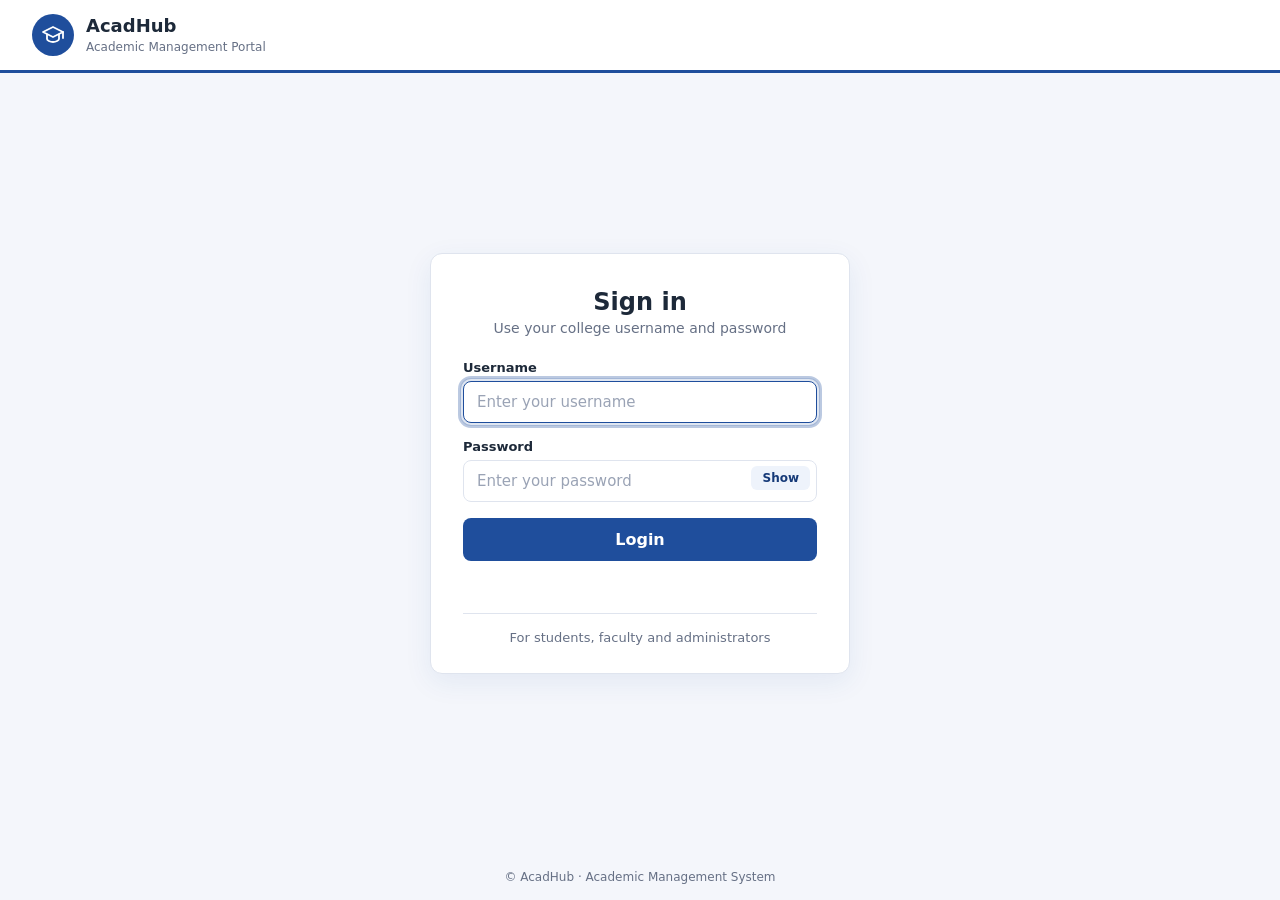
==== target/classes/static/index.html @ b42db28a "AcadHub: add admin and faculty add-data features" ====
<!DOCTYPE html>
<html lang="en">
<head>
  <meta charset="UTF-8">
  <meta name="viewport" content="width=device-width, initial-scale=1">
  <meta name="color-scheme" content="light">
  <title>AcadHub - College Portal Login</title>
  <style>
    :root {
      color-scheme: light;
      --text: #1d2939; --muted: #667085; --border: #dfe4ee;
      --primary: #1f4e9c; --primary-dark: #163a78; --soft: #eef3fb; --bad: #c62828;
    }
    * { box-sizing: border-box; }
    body {
      margin: 0; min-height: 100vh;
      display: flex; flex-direction: column;
      font-family: "Segoe UI", system-ui, -apple-system, sans-serif;
      color: var(--text);
      background: #f4f6fb;
    }
    :focus-visible { outline: 3px solid rgba(31, 78, 156, .3); outline-offset: 2px; }

    /* top strip */
    .topbar {
      display: flex; align-items: center; gap: 12px;
      padding: 14px 32px;
      background: #fff;
      border-bottom: 3px solid var(--primary);
    }
    .crest {
      width: 42px; height: 42px; border-radius: 50%;
      display: grid; place-items: center;
      background: var(--primary);
    }
    .topbar b { display: block; font-size: 18px; line-height: 1.2; }
    .topbar span { font-size: 12px; color: var(--muted); }

    /* centre */
    .page { flex: 1; display: grid; place-items: center; padding: 28px 16px; }
    .card {
      width: 100%; max-width: 420px;
      padding: 34px 32px 28px;
      background: #fff;
      border: 1px solid var(--border);
      border-radius: 12px;
      box-shadow: 0 8px 28px rgba(31, 78, 156, .08);
    }
    .card h1 { margin: 0 0 4px; font-size: 24px; text-align: center; }
    .card .sub { margin: 0 0 24px; text-align: center; color: var(--muted); font-size: 14px; }

    label { display: block; margin-bottom: 6px; font-size: 13px; font-weight: 600; }
    input {
      width: 100%; padding: 11px 13px; margin-bottom: 16px;
      font: inherit; font-size: 15px;
      color: var(--text); background: #fff;
      border: 1px solid var(--border); border-radius: 8px;
      outline: none; transition: border-color .15s, box-shadow .15s;
    }
    input::placeholder { color: #9aa3b5; }
    input:focus { border-color: var(--primary); box-shadow: 0 0 0 3px rgba(31, 78, 156, .14); }

    .pw-wrap { position: relative; }
    .pw-wrap input { padding-right: 70px; }
    .pw-toggle {
      position: absolute; right: 7px; top: 6px;
      padding: 5px 11px; font: inherit; font-size: 12px; font-weight: 600;
      background: var(--soft); color: var(--primary-dark);
      border: 0; border-radius: 6px; cursor: pointer;
    }

    .btn-login {
      width: 100%; padding: 12px;
      font: inherit; font-size: 16px; font-weight: 600;
      background: var(--primary); color: #fff;
      border: 0; border-radius: 8px; cursor: pointer;
      transition: background .15s;
    }
    .btn-login:hover { background: var(--primary-dark); }
    .btn-login:disabled { opacity: .65; cursor: wait; }
    #error { min-height: 22px; margin: 12px 0 0; text-align: center; font-size: 14px; font-weight: 500; color: var(--bad); }

    .roles { margin-top: 18px; padding-top: 16px; border-top: 1px solid var(--border); text-align: center; font-size: 13px; color: var(--muted); }

    footer { padding: 16px; text-align: center; font-size: 12px; color: var(--muted); }

    @media (max-width: 480px) {
      .topbar { padding: 12px 16px; }
      .card { padding: 26px 20px 22px; }
    }
  </style>
</head>
<body>
  <div class="topbar">
    <div class="crest" aria-hidden="true">
      <svg width="24" height="24" viewBox="0 0 24 24" fill="none" stroke="#fff" stroke-width="1.8" stroke-linecap="round" stroke-linejoin="round">
        <path d="M2 9l10-5 10 5-10 5-10-5z"/><path d="M6 11.5V16c0 1.5 3 3 6 3s6-1.5 6-3v-4.5"/><path d="M22 9v6"/>
      </svg>
    </div>
    <div><b>AcadHub</b><span>Academic Management Portal</span></div>
  </div>

  <div class="page">
    <form class="card" onsubmit="login(event)">
      <h1>Sign in</h1>
      <p class="sub">Use your college username and password</p>

      <label for="username">Username</label>
      <input id="username" placeholder="Enter your username" autocomplete="username" autofocus>

      <label for="password">Password</label>
      <div class="pw-wrap">
        <input id="password" type="password" placeholder="Enter your password" autocomplete="current-password">
        <button type="button" class="pw-toggle" onclick="togglePw(this)">Show</button>
      </div>

      <button type="submit" class="btn-login" id="loginBtn">Login</button>
      <div id="error"></div>

      <div class="roles">For students, faculty and administrators</div>
    </form>
  </div>

  <footer>&copy; AcadHub &middot; Academic Management System</footer>

  <script>
    function togglePw(btn) {
      const p = document.getElementById('password');
      const show = p.type === 'password';
      p.type = show ? 'text' : 'password';
      btn.textContent = show ? 'Hide' : 'Show';
    }

    async function login(e) {
      e.preventDefault();
      const btn = document.getElementById('loginBtn');
      const err = document.getElementById('error');
      err.textContent = '';
      btn.disabled = true;
      btn.textContent = 'Signing in...';
      let ok = false;
      try {
        const res = await fetch('/api/login', {
          method: 'POST',
          headers: { 'Content-Type': 'application/json' },
          body: JSON.stringify({
            username: document.getElementById('username').value,
            password: document.getElementById('password').value
          })
        });
        let data = {};
        try { data = await res.json(); } catch (x) {}
        if (!res.ok) { err.textContent = data.error || 'Login failed. Check your details.'; return; }
        ok = true;
        const pages = { Admin: 'admin.html', Faculty: 'faculty.html', Student: 'student.html' };
        window.location.href = pages[data.role] || 'index.html';
      } catch (x) {
        err.textContent = 'Cannot reach the server. Is the app running?';
      } finally {
        if (!ok) { btn.disabled = false; btn.textContent = 'Login'; }
      }
    }
  </script>
</body>
</html>
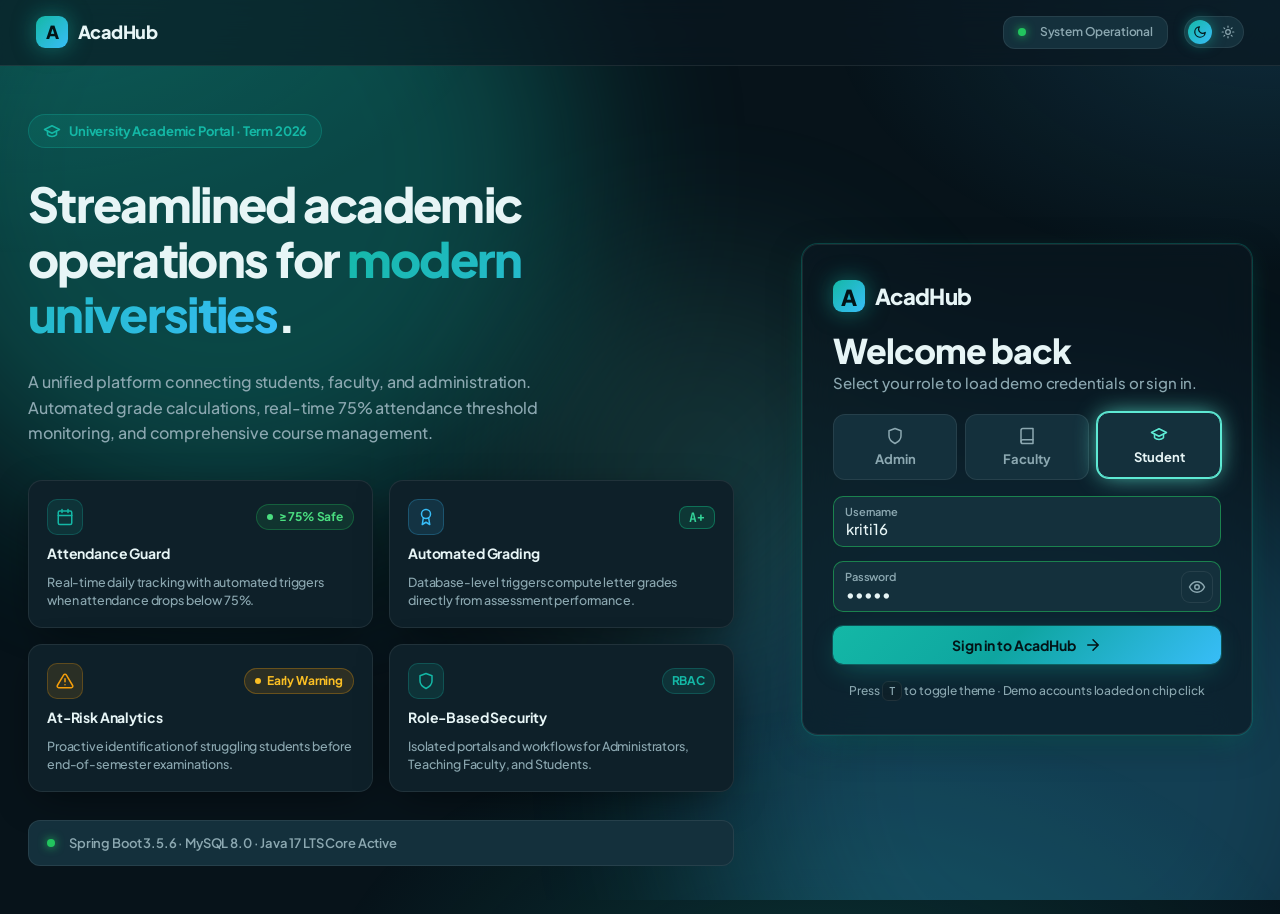
==== commit 43632b47: "feat: complete AcadHub Ocean Teal UI modernization and database setup - Implement modern Ocean Teal " ====
--- a/target/classes/static/index.html
+++ b/target/classes/static/index.html
@@ -1,165 +1,133 @@
 <!DOCTYPE html>
-<html lang="en">
+<html lang="en" data-theme="dark">
 <head>
-  <meta charset="UTF-8">
-  <meta name="viewport" content="width=device-width, initial-scale=1">
-  <meta name="color-scheme" content="light">
-  <title>AcadHub - College Portal Login</title>
-  <style>
-    :root {
-      color-scheme: light;
-      --text: #1d2939; --muted: #667085; --border: #dfe4ee;
-      --primary: #1f4e9c; --primary-dark: #163a78; --soft: #eef3fb; --bad: #c62828;
-    }
-    * { box-sizing: border-box; }
-    body {
-      margin: 0; min-height: 100vh;
-      display: flex; flex-direction: column;
-      font-family: "Segoe UI", system-ui, -apple-system, sans-serif;
-      color: var(--text);
-      background: #f4f6fb;
-    }
-    :focus-visible { outline: 3px solid rgba(31, 78, 156, .3); outline-offset: 2px; }
+<meta charset="UTF-8">
+<meta name="viewport" content="width=device-width, initial-scale=1">
+<title>AcadHub · University Academic Management Portal</title>
+<link rel="preconnect" href="https://fonts.googleapis.com"><link rel="preconnect" href="https://fonts.gstatic.com" crossorigin>
+<link href="https://fonts.googleapis.com/css2?family=JetBrains+Mono:wght@500;600&family=Plus+Jakarta+Sans:wght@400;500;600;700;800&display=swap" rel="stylesheet">
+<link rel="stylesheet" href="style.css">
+<script>try{document.documentElement.dataset.theme=localStorage.getItem('acadhub-theme')||'dark'}catch(e){}</script>
+</head>
+<body data-page="login" class="auth-page">
+<div class="aurora" aria-hidden="true"><i></i><i></i><i></i></div>
 
-    /* top strip */
-    .topbar {
-      display: flex; align-items: center; gap: 12px;
-      padding: 14px 32px;
-      background: #fff;
-      border-bottom: 3px solid var(--primary);
-    }
-    .crest {
-      width: 42px; height: 42px; border-radius: 50%;
-      display: grid; place-items: center;
-      background: var(--primary);
-    }
-    .topbar b { display: block; font-size: 18px; line-height: 1.2; }
-    .topbar span { font-size: 12px; color: var(--muted); }
+<!-- Top Navigation Strip -->
+<nav class="auth-nav">
+  <a class="brand" href="index.html">
+    <span class="logo">A</span>
+    <span>AcadHub</span>
+  </a>
+  <div style="display:flex; align-items:center; gap:16px;">
+    <div class="system-pulse" style="padding: 6px 14px; font-size: 12px;">
+      <span class="pulse-dot"></span>
+      <span>System Operational</span>
+    </div>
+    <button class="theme-toggle" id="themeToggle" aria-label="Toggle light and dark theme" type="button">
+      <i data-i="moon"></i><i data-i="sun"></i>
+    </button>
+  </div>
+</nav>
 
-    /* centre */
-    .page { flex: 1; display: grid; place-items: center; padding: 28px 16px; }
-    .card {
-      width: 100%; max-width: 420px;
-      padding: 34px 32px 28px;
-      background: #fff;
-      border: 1px solid var(--border);
-      border-radius: 12px;
-      box-shadow: 0 8px 28px rgba(31, 78, 156, .08);
-    }
-    .card h1 { margin: 0 0 4px; font-size: 24px; text-align: center; }
-    .card .sub { margin: 0 0 24px; text-align: center; color: var(--muted); font-size: 14px; }
-
-    label { display: block; margin-bottom: 6px; font-size: 13px; font-weight: 600; }
-    input {
-      width: 100%; padding: 11px 13px; margin-bottom: 16px;
-      font: inherit; font-size: 15px;
-      color: var(--text); background: #fff;
-      border: 1px solid var(--border); border-radius: 8px;
-      outline: none; transition: border-color .15s, box-shadow .15s;
-    }
-    input::placeholder { color: #9aa3b5; }
-    input:focus { border-color: var(--primary); box-shadow: 0 0 0 3px rgba(31, 78, 156, .14); }
-
-    .pw-wrap { position: relative; }
-    .pw-wrap input { padding-right: 70px; }
-    .pw-toggle {
-      position: absolute; right: 7px; top: 6px;
-      padding: 5px 11px; font: inherit; font-size: 12px; font-weight: 600;
-      background: var(--soft); color: var(--primary-dark);
-      border: 0; border-radius: 6px; cursor: pointer;
-    }
-
-    .btn-login {
-      width: 100%; padding: 12px;
-      font: inherit; font-size: 16px; font-weight: 600;
-      background: var(--primary); color: #fff;
-      border: 0; border-radius: 8px; cursor: pointer;
-      transition: background .15s;
-    }
-    .btn-login:hover { background: var(--primary-dark); }
-    .btn-login:disabled { opacity: .65; cursor: wait; }
-    #error { min-height: 22px; margin: 12px 0 0; text-align: center; font-size: 14px; font-weight: 500; color: var(--bad); }
-
-    .roles { margin-top: 18px; padding-top: 16px; border-top: 1px solid var(--border); text-align: center; font-size: 13px; color: var(--muted); }
-
-    footer { padding: 16px; text-align: center; font-size: 12px; color: var(--muted); }
-
-    @media (max-width: 480px) {
-      .topbar { padding: 12px 16px; }
-      .card { padding: 26px 20px 22px; }
-    }
-  </style>
-</head>
-<body>
-  <div class="topbar">
-    <div class="crest" aria-hidden="true">
-      <svg width="24" height="24" viewBox="0 0 24 24" fill="none" stroke="#fff" stroke-width="1.8" stroke-linecap="round" stroke-linejoin="round">
-        <path d="M2 9l10-5 10 5-10 5-10-5z"/><path d="M6 11.5V16c0 1.5 3 3 6 3s6-1.5 6-3v-4.5"/><path d="M22 9v6"/>
-      </svg>
-    </div>
-    <div><b>AcadHub</b><span>Academic Management Portal</span></div>
-  </div>
-
-  <div class="page">
-    <form class="card" onsubmit="login(event)">
-      <h1>Sign in</h1>
-      <p class="sub">Use your college username and password</p>
-
-      <label for="username">Username</label>
-      <input id="username" placeholder="Enter your username" autocomplete="username" autofocus>
-
-      <label for="password">Password</label>
-      <div class="pw-wrap">
-        <input id="password" type="password" placeholder="Enter your password" autocomplete="current-password">
-        <button type="button" class="pw-toggle" onclick="togglePw(this)">Show</button>
+<!-- Main Split Screen -->
+<main class="auth-main">
+  <div class="auth-grid">
+    <!-- Left: Showcase & Project Context -->
+    <div class="showcase">
+      <div class="showcase-badge">
+        <i data-i="cap"></i>
+        <span>University Academic Portal &middot; Term 2026</span>
       </div>
 
-      <button type="submit" class="btn-login" id="loginBtn">Login</button>
-      <div id="error"></div>
+      <h1 class="showcase-title">
+        Streamlined academic operations for <span>modern universities</span>.
+      </h1>
 
-      <div class="roles">For students, faculty and administrators</div>
-    </form>
+      <p class="showcase-desc">
+        A unified platform connecting students, faculty, and administration. Automated grade calculations, real-time 75% attendance threshold monitoring, and comprehensive course management.
+      </p>
+
+      <!-- Showcase Feature Bento Cards -->
+      <div class="showcase-bento">
+        <div class="preview-card">
+          <div class="preview-top">
+            <span class="preview-icon"><i data-i="cal"></i></span>
+            <span class="chip ok">&ge; 75% Safe</span>
+          </div>
+          <div class="preview-title">Attendance Guard</div>
+          <p class="preview-desc">Real-time daily tracking with automated triggers when attendance drops below 75%.</p>
+        </div>
+
+        <div class="preview-card">
+          <div class="preview-top">
+            <span class="preview-icon sky"><i data-i="award"></i></span>
+            <span class="grade g-ap">A+</span>
+          </div>
+          <div class="preview-title">Automated Grading</div>
+          <p class="preview-desc">Database-level triggers compute letter grades directly from assessment performance.</p>
+        </div>
+
+        <div class="preview-card">
+          <div class="preview-top">
+            <span class="preview-icon warn"><i data-i="alert"></i></span>
+            <span class="chip warn">Early Warning</span>
+          </div>
+          <div class="preview-title">At-Risk Analytics</div>
+          <p class="preview-desc">Proactive identification of struggling students before end-of-semester examinations.</p>
+        </div>
+
+        <div class="preview-card">
+          <div class="preview-top">
+            <span class="preview-icon"><i data-i="shield"></i></span>
+            <span class="pill">RBAC</span>
+          </div>
+          <div class="preview-title">Role-Based Security</div>
+          <p class="preview-desc">Isolated portals and workflows for Administrators, Teaching Faculty, and Students.</p>
+        </div>
+      </div>
+
+      <div class="system-pulse">
+        <span class="pulse-dot"></span>
+        <span>Spring Boot 3.5.6 &middot; MySQL 8.0 &middot; Java 17 LTS Core Active</span>
+      </div>
+    </div>
+
+    <!-- Right: Authentication Card -->
+    <div>
+      <section class="card auth-card">
+        <div class="brand big"><span class="logo">A</span>AcadHub</div>
+        <h1>Welcome back</h1>
+        <p class="muted">Select your role to load demo credentials or sign in.</p>
+
+        <div class="role-chips" role="group" aria-label="Sign in as">
+          <button type="button" class="role-chip" data-role="ADMIN" style="--rc:#14B8A6"><i data-i="shield"></i>Admin</button>
+          <button type="button" class="role-chip" data-role="FACULTY" style="--rc:#38BDF8"><i data-i="book"></i>Faculty</button>
+          <button type="button" class="role-chip active" data-role="STUDENT" style="--rc:#5EEAD4"><i data-i="cap"></i>Student</button>
+        </div>
+
+        <form id="loginForm" onsubmit="window.login&&window.login();return false" novalidate>
+          <select id="role" hidden>
+            <option value="ADMIN">Admin</option><option value="FACULTY">Faculty</option><option value="STUDENT" selected>Student</option>
+          </select>
+          <div class="field">
+            <input id="username" type="text" placeholder=" " autocomplete="username" required>
+            <label for="username">Username</label>
+          </div>
+          <div class="field">
+            <input id="password" type="password" placeholder=" " autocomplete="current-password" required>
+            <label for="password">Password</label>
+            <button class="icon-btn eye" type="button" data-eye="#password" aria-label="Show or hide password"><i data-i="eye"></i></button>
+          </div>
+          <p id="loginError" class="form-error" role="alert"></p>
+          <button id="loginBtn" class="btn primary full magnetic spin" type="submit">Sign in to AcadHub<i data-i="arrow"></i></button>
+        </form>
+        <p class="auth-foot">Press <kbd>T</kbd> to toggle theme &middot; Demo accounts loaded on chip click</p>
+      </section>
+    </div>
   </div>
+</main>
 
-  <footer>&copy; AcadHub &middot; Academic Management System</footer>
-
-  <script>
-    function togglePw(btn) {
-      const p = document.getElementById('password');
-      const show = p.type === 'password';
-      p.type = show ? 'text' : 'password';
-      btn.textContent = show ? 'Hide' : 'Show';
-    }
-
-    async function login(e) {
-      e.preventDefault();
-      const btn = document.getElementById('loginBtn');
-      const err = document.getElementById('error');
-      err.textContent = '';
-      btn.disabled = true;
-      btn.textContent = 'Signing in...';
-      let ok = false;
-      try {
-        const res = await fetch('/api/login', {
-          method: 'POST',
-          headers: { 'Content-Type': 'application/json' },
-          body: JSON.stringify({
-            username: document.getElementById('username').value,
-            password: document.getElementById('password').value
-          })
-        });
-        let data = {};
-        try { data = await res.json(); } catch (x) {}
-        if (!res.ok) { err.textContent = data.error || 'Login failed. Check your details.'; return; }
-        ok = true;
-        const pages = { Admin: 'admin.html', Faculty: 'faculty.html', Student: 'student.html' };
-        window.location.href = pages[data.role] || 'index.html';
-      } catch (x) {
-        err.textContent = 'Cannot reach the server. Is the app running?';
-      } finally {
-        if (!ok) { btn.disabled = false; btn.textContent = 'Login'; }
-      }
-    }
-  </script>
+<script src="ui.js"></script>
+<script src="app.js"></script>
 </body>
-</html>+</html>
--- a/target/classes/static/style.css
+++ b/target/classes/static/style.css
@@ -0,0 +1,410 @@
+/* ============================================================
+   AcadHub · Ocean Teal design system
+   Dark (default) + Light themes via CSS variables
+   ============================================================ */
+:root, [data-theme="dark"] {
+  --bg: #07131A; --surface: #0E2029; --raised: #14303C;
+  --border: rgba(255,255,255,.08); --text: #E7F5F6; --muted: #8CA8B1;
+  --teal: #14B8A6; --sky: #38BDF8; --aqua: #5EEAD4;
+  --ok: #22C55E; --warn: #F59E0B; --danger: #EF4444;
+  --glass: rgba(10,24,32,.66);
+  --shadow: 0 10px 40px -12px rgba(0,0,0,.6);
+  --glow: 0 0 0 1px rgba(20,184,166,.28), 0 8px 28px -8px rgba(20,184,166,.45);
+  --mesh1: rgba(20,184,166,.20); --mesh2: rgba(56,189,248,.15);
+  --track: rgba(255,255,255,.08);
+  --on-accent: #031417;
+
+  /* Role Accents */
+  --accent-admin: #6366F1;
+  --accent-admin-bg: rgba(99, 102, 241, 0.14);
+  --accent-faculty: #10B981;
+  --accent-faculty-bg: rgba(16, 185, 129, 0.14);
+  --accent-student: #38BDF8;
+  --accent-student-bg: rgba(56, 189, 248, 0.14);
+}
+
+[data-theme="light"] {
+  --bg: #F3FAFB; --surface: #FFFFFF; --raised: #EAF5F7;
+  --border: rgba(7,19,26,.09); --text: #0A1B22; --muted: #58747D;
+  --glass: rgba(255,255,255,.74);
+  --shadow: 0 10px 30px -14px rgba(7,60,70,.28);
+  --glow: 0 0 0 1px rgba(13,148,136,.3), 0 8px 24px -8px rgba(13,148,136,.4);
+  --mesh1: rgba(20,184,166,.18); --mesh2: rgba(56,189,248,.20);
+  --track: rgba(7,19,26,.08);
+}
+
+*, *::before, *::after { box-sizing: border-box; }
+html { scroll-behavior: smooth; color-scheme: dark; }
+[data-theme="light"] { color-scheme: light; }
+body {
+  margin: 0; min-height: 100svh; background: var(--bg); color: var(--text);
+  font: 500 15px/1.55 "Plus Jakarta Sans", system-ui, -apple-system, sans-serif;
+  letter-spacing: -.01em; -webkit-font-smoothing: antialiased;
+  transition: background-color .3s, color .3s;
+}
+
+/* drifting mesh gradient */
+body::before {
+  content: ""; position: fixed; inset: -20%; z-index: -1; pointer-events: none;
+  background:
+    radial-gradient(40% 35% at 15% 10%, var(--mesh1), transparent 70%),
+    radial-gradient(35% 30% at 85% 15%, var(--mesh2), transparent 70%),
+    radial-gradient(40% 35% at 60% 95%, var(--mesh1), transparent 70%);
+  animation: drift 28s ease-in-out infinite alternate;
+}
+
+h1, h2, h3 { letter-spacing: -.03em; margin: 0; line-height: 1.15; }
+h1 { font-size: clamp(24px, 3.4vw, 34px); font-weight: 800; }
+h2 { font-size: 17px; font-weight: 700; }
+p { margin: 0; }
+.muted { color: var(--muted); }
+.mono, .stat-value, .ring-val, .pv, kbd { font-family: "JetBrains Mono", ui-monospace, monospace; }
+.ic { width: 18px; height: 18px; flex: none; }
+::selection { background: rgba(20,184,166,.35); }
+:focus-visible { outline: 2px solid var(--teal); outline-offset: 2px; }
+
+/* ---------- header ---------- */
+.app-header {
+  position: sticky; top: 0; z-index: 50; background: var(--glass);
+  backdrop-filter: blur(12px) saturate(140%); -webkit-backdrop-filter: blur(12px) saturate(140%);
+  border-bottom: 1px solid var(--border); transition: background-color .3s, border-color .3s;
+}
+.app-header::after {
+  content: ""; position: absolute; left: 0; right: 0; bottom: -6px; height: 10px; pointer-events: none; opacity: .55;
+  background: url("data:image/svg+xml,%3Csvg xmlns='http://www.w3.org/2000/svg' width='80' height='10'%3E%3Cpath d='M0 5Q10 0 20 5T40 5T60 5T80 5' fill='none' stroke='%2314B8A6' stroke-width='1.5'/%3E%3C/svg%3E") repeat-x;
+  animation: wave 7s linear infinite;
+  -webkit-mask: linear-gradient(90deg, transparent, #000 20%, #000 80%, transparent); mask: linear-gradient(90deg, transparent, #000 20%, #000 80%, transparent);
+}
+.hdr-in { max-width: 1280px; margin: auto; display: flex; align-items: center; gap: 16px; padding: 12px 20px; }
+.brand { display: flex; align-items: center; gap: 10px; font-weight: 800; font-size: 18px; letter-spacing: -.03em; color: var(--text); text-decoration: none; }
+.brand.big { font-size: 22px; margin-bottom: 18px; }
+.logo { width: 32px; height: 32px; border-radius: 9px; display: grid; place-items: center; font-weight: 800; color: var(--on-accent);
+  background: linear-gradient(135deg, var(--teal), var(--sky)); box-shadow: 0 0 22px rgba(20,184,166,.5); }
+.nav { display: flex; gap: 4px; flex: 1; overflow-x: auto; scrollbar-width: none; }
+.nav::-webkit-scrollbar { display: none; }
+.nav a { padding: 7px 12px; border-radius: 9px; color: var(--muted); text-decoration: none; font-weight: 600; font-size: 14px; white-space: nowrap; transition: color .2s, background-color .2s; }
+.nav a:hover, .nav a.active { color: var(--text); background: var(--raised); }
+.hdr-right { display: flex; align-items: center; gap: 8px; margin-left: auto; }
+.kbd-btn { display: inline-flex; align-items: center; gap: 8px; height: 34px; padding: 0 10px; border-radius: 10px; border: 1px solid var(--border); background: var(--raised); color: var(--muted); font: 600 13px inherit; cursor: pointer; transition: border-color .2s, color .2s; }
+.kbd-btn:hover { color: var(--text); border-color: rgba(20,184,166,.5); }
+kbd { font-size: 11px; padding: 2px 6px; border-radius: 6px; border: 1px solid var(--border); background: var(--surface); color: var(--muted); }
+
+/* theme toggle */
+.theme-toggle { position: relative; width: 60px; height: 32px; padding: 0; border-radius: 99px; border: 1px solid var(--border); background: var(--raised); cursor: pointer; flex: none; }
+.theme-toggle::before { content: ""; position: absolute; top: 3px; left: 3px; width: 24px; height: 24px; border-radius: 50%; background: linear-gradient(135deg, var(--teal), var(--sky)); box-shadow: 0 0 14px rgba(20,184,166,.55); transition: transform .4s cubic-bezier(.34,1.56,.64,1); }
+[data-theme="light"] .theme-toggle::before { transform: translateX(28px); }
+.theme-toggle .ic { position: absolute; top: 8px; width: 14px; height: 14px; z-index: 1; transition: color .3s, transform .4s; }
+.theme-toggle .ic:nth-child(1) { left: 8px; } .theme-toggle .ic:nth-child(2) { right: 8px; }
+[data-theme="dark"] .theme-toggle .ic:nth-child(1), [data-theme="light"] .theme-toggle .ic:nth-child(2) { color: var(--on-accent); transform: rotate(0); }
+[data-theme="dark"] .theme-toggle .ic:nth-child(2), [data-theme="light"] .theme-toggle .ic:nth-child(1) { color: var(--muted); transform: rotate(-90deg); }
+.theme-toggle.float { position: fixed; top: 18px; right: 18px; z-index: 60; }
+
+/* view-transition circular reveal */
+::view-transition-old(root), ::view-transition-new(root) { animation: none; mix-blend-mode: normal; }
+::view-transition-old(root) { z-index: 0; } ::view-transition-new(root) { z-index: 1; }
+
+/* ---------- layout ---------- */
+.container { max-width: 1280px; margin: 0 auto; padding: 28px 20px 80px; }
+.page-head { display: flex; flex-wrap: wrap; gap: 12px 24px; align-items: flex-end; justify-content: space-between; margin-bottom: 22px; }
+.page-head .eyebrow { color: var(--teal); font-weight: 700; font-size: 13px; letter-spacing: .02em; margin-bottom: 6px; }
+.bento { display: grid; grid-template-columns: repeat(12, minmax(0, 1fr)); gap: 16px; }
+.bento > * { animation: fadeUp .55s cubic-bezier(.2,.8,.2,1) both; animation-delay: calc(var(--i, 0) * 70ms); }
+.span-3 { grid-column: span 3; } .span-4 { grid-column: span 4; } .span-5 { grid-column: span 5; }
+.span-6 { grid-column: span 6; } .span-7 { grid-column: span 7; } .span-8 { grid-column: span 8; } .span-12 { grid-column: span 12; }
+@media (max-width: 1024px) { .span-3, .span-4, .span-5 { grid-column: span 6; } .span-7, .span-8 { grid-column: span 12; } }
+@media (max-width: 640px) { .bento > * { grid-column: span 12 !important; } .container { padding: 20px 14px 70px; } .kbd-btn span, .kbd-btn kbd { display: none; } }
+
+/* ---------- cards ---------- */
+.card {
+  position: relative; padding: 24px; border-radius: 16px; background: var(--surface);
+  border: 1px solid var(--border); box-shadow: var(--shadow); overflow: hidden;
+  transition: transform .25s, border-color .25s, background-color .3s;
+}
+.card::before { /* cursor spotlight */
+  content: ""; position: absolute; inset: 0; pointer-events: none; opacity: 0; transition: opacity .3s;
+  background: radial-gradient(280px circle at var(--mx, 50%) var(--my, 50%), rgba(20,184,166,.14), transparent 70%);
+}
+.card:hover::before { opacity: 1; }
+.card.lift:hover { transform: translateY(-3px); border-color: rgba(20,184,166,.4); }
+.card-head { display: flex; align-items: center; justify-content: space-between; gap: 12px; margin-bottom: 16px; }
+.card-head h2 { display: flex; align-items: center; gap: 10px; }
+.card-head h2 .ic { color: var(--teal); }
+.icon-btn { display: grid; place-items: center; width: 32px; height: 32px; border-radius: 9px; border: 1px solid var(--border); background: var(--raised); color: var(--muted); cursor: pointer; transition: transform .25s, color .2s; }
+.icon-btn:hover { color: var(--text); }
+.collapsible .card-body { display: grid; grid-template-rows: 1fr; transition: grid-template-rows .35s cubic-bezier(.4,0,.2,1); }
+.collapsible .card-inner { overflow: hidden; min-height: 0; }
+.collapsible.collapsed .card-body { grid-template-rows: 0fr; }
+.collapsible.collapsed [data-collapse] { transform: rotate(180deg); }
+
+/* stat cards */
+.stat { display: flex; flex-direction: column; gap: 14px; }
+.stat-top { display: flex; align-items: center; justify-content: space-between; }
+.stat-icon { width: 40px; height: 40px; border-radius: 12px; display: grid; place-items: center; color: var(--teal); background: rgba(20,184,166,.12); border: 1px solid rgba(20,184,166,.25); }
+.stat-icon.sky { color: var(--sky); background: rgba(56,189,248,.12); border-color: rgba(56,189,248,.25); }
+.stat-icon.warn { color: var(--warn); background: rgba(245,158,11,.12); border-color: rgba(245,158,11,.25); }
+.stat-label { color: var(--muted); font-size: 13px; font-weight: 600; }
+.stat-value { font-size: 36px; font-weight: 600; letter-spacing: -.04em; line-height: 1; }
+.pill { display: inline-flex; align-items: center; gap: 5px; padding: 3px 9px; border-radius: 99px; font-size: 12px; font-weight: 700; color: var(--teal); background: rgba(20,184,166,.12); border: 1px solid rgba(20,184,166,.25); }
+.pill .ic { width: 13px; height: 13px; }
+.spark { width: 100%; height: 34px; }
+.spark path { fill: none; stroke: var(--teal); stroke-width: 2; stroke-linecap: round; stroke-dasharray: 400; stroke-dashoffset: 400; animation: draw 1.4s .3s ease forwards; }
+
+.insight { display: flex; align-items: center; gap: 14px; background: linear-gradient(120deg, rgba(20,184,166,.14), rgba(56,189,248,.10)); border-color: rgba(20,184,166,.3); }
+.insight .ic { color: var(--teal); width: 22px; height: 22px; }
+.insight.alert { background: linear-gradient(120deg, rgba(239,68,68,.13), rgba(245,158,11,.09)); border-color: rgba(239,68,68,.3); }
+.insight.alert .ic { color: var(--danger); }
+
+/* ---------- buttons ---------- */
+.btn {
+  position: relative; overflow: hidden; display: inline-flex; align-items: center; justify-content: center; gap: 8px;
+  padding: 10px 16px; border-radius: 10px; border: 1px solid var(--border); background: var(--raised); color: var(--text);
+  font: 700 14px "Plus Jakarta Sans", sans-serif; letter-spacing: -.01em; cursor: pointer; text-decoration: none;
+  transition: transform .18s, box-shadow .25s, border-color .2s, background-color .3s;
+}
+.btn:hover { transform: translateY(-1px); border-color: rgba(20,184,166,.5); }
+.btn:active { transform: translateY(0) scale(.98); }
+.btn.primary { border: 0; color: var(--on-accent); background: linear-gradient(135deg, var(--teal), #0EA5A0 45%, var(--sky)); box-shadow: var(--glow); }
+.btn.ghost { background: transparent; }
+.btn.full { width: 100%; }
+.btn .ripple { position: absolute; border-radius: 50%; background: rgba(255,255,255,.45); transform: scale(0); animation: ripple .6s ease-out forwards; pointer-events: none; }
+body[data-busy] .btn.spin { pointer-events: none; opacity: .85; }
+body[data-busy] .btn.spin::after { content: ""; width: 14px; height: 14px; border-radius: 50%; border: 2px solid currentColor; border-top-color: transparent; animation: spin .7s linear infinite; }
+
+/* ---------- forms ---------- */
+.form-grid { display: grid; grid-template-columns: repeat(auto-fit, minmax(210px, 1fr)); gap: 14px; }
+.field { position: relative; }
+.field input, .field select {
+  width: 100%; padding: 22px 12px 8px; border-radius: 10px; border: 1px solid var(--border); background: var(--raised);
+  color: var(--text); font: 500 15px "Plus Jakarta Sans", sans-serif; outline: none; appearance: none; -webkit-appearance: none;
+  transition: border-color .2s, box-shadow .2s, background-color .3s;
+}
+.field select { cursor: pointer; background-image: url("data:image/svg+xml,%3Csvg xmlns='http://www.w3.org/2000/svg' width='16' height='16' viewBox='0 0 24 24' fill='none' stroke='%238CA8B1' stroke-width='2'%3E%3Cpath d='m6 9 6 6 6-6'/%3E%3C/svg%3E"); background-repeat: no-repeat; background-position: right 12px center; padding-right: 36px; }
+.field label { position: absolute; left: 12px; top: 15px; color: var(--muted); font-size: 14px; font-weight: 600; pointer-events: none; transition: top .18s, font-size .18s, color .18s; }
+.field input:focus + label, .field input:not(:placeholder-shown) + label, .field.fixed label { top: 7px; font-size: 11px; }
+.field input:focus + label, .field select:focus + label { color: var(--teal); }
+.field input:focus, .field select:focus { border-color: var(--teal); box-shadow: 0 0 0 3px rgba(20,184,166,.28); }
+.field input:required:not(:placeholder-shown):invalid { border-color: var(--danger); box-shadow: 0 0 0 3px rgba(239,68,68,.18); animation: shake .35s; }
+.field input:required:not(:placeholder-shown):valid { border-color: rgba(34,197,94,.55); }
+.field .eye { position: absolute; right: 8px; top: 10px; }
+.form-actions { display: flex; flex-wrap: wrap; gap: 10px; margin-top: 16px; }
+.form-error { display: none; color: var(--danger); font-size: 13px; font-weight: 600; margin-top: 8px; }
+
+/* segmented tabs */
+.seg { position: relative; display: inline-flex; max-width: 100%; padding: 4px; border-radius: 12px; background: var(--raised); border: 1px solid var(--border); overflow-x: auto; scrollbar-width: none; margin-bottom: 18px; }
+.seg button { position: relative; z-index: 1; padding: 8px 16px; border: 0; background: none; color: var(--muted); font: 700 14px "Plus Jakarta Sans", sans-serif; cursor: pointer; border-radius: 9px; white-space: nowrap; transition: color .2s; }
+.seg button.active { color: var(--text); }
+.seg-pill { position: absolute; top: 4px; left: 4px; height: calc(100% - 8px); border-radius: 9px; background: var(--surface); box-shadow: var(--glow); transition: transform .38s cubic-bezier(.4,0,.2,1), width .38s cubic-bezier(.4,0,.2,1); }
+.tab-panel { display: none; } .tab-panel.show { display: block; animation: fadeUp .35s both; }
+
+/* role chips (login) */
+.role-chips { display: grid; grid-template-columns: repeat(3, 1fr); gap: 8px; margin: 20px 0 16px; }
+.role-chip { display: flex; flex-direction: column; align-items: center; gap: 6px; padding: 12px 6px; border-radius: 12px; border: 1px solid var(--border); background: var(--raised); color: var(--muted); font: 700 13px "Plus Jakarta Sans", sans-serif; cursor: pointer; transition: all .25s; }
+.role-chip:hover { color: var(--text); }
+.role-chip.active { color: var(--text); border-color: var(--rc, var(--teal)); box-shadow: 0 0 0 1px var(--rc, var(--teal)), 0 0 24px -4px var(--rc, var(--teal)); transform: translateY(-2px); }
+.role-chip.active .ic { color: var(--rc, var(--teal)); }
+
+/* ---------- tables ---------- */
+.table-wrap { position: relative; overflow-x: auto; margin: 0 -4px; padding: 0 4px; -webkit-overflow-scrolling: touch; }
+table { width: 100%; min-width: 560px; border-collapse: collapse; }
+th { text-align: left; padding: 10px 12px; font-size: 12px; font-weight: 700; text-transform: uppercase; letter-spacing: .06em; color: var(--muted); border-bottom: 1px solid var(--border); white-space: nowrap; }
+td { padding: 12px; border-bottom: 1px solid var(--border); font-size: 14px; vertical-align: middle; }
+tbody tr { animation: rowIn .45s cubic-bezier(.2,.8,.2,1) both; animation-delay: calc(var(--i, 0) * 40ms); transition: background-color .2s; }
+tbody tr:hover { background: rgba(20,184,166,.06); }
+tr:last-child td { border-bottom: 0; }
+tr.risk-row td:first-child { box-shadow: inset 3px 0 0 var(--danger); }
+.table-wrap.is-empty table { display: none; }
+.empty { display: none; flex-direction: column; align-items: center; text-align: center; gap: 6px; padding: 30px 12px 20px; }
+.empty svg { width: 120px; height: 100px; animation: float 4s ease-in-out infinite; }
+.empty b { font-size: 15px; } .empty span { color: var(--muted); font-size: 13px; max-width: 280px; }
+.table-wrap.is-empty .empty { display: flex; }
+.skel { display: none; padding: 8px 0; }
+.skel i { display: block; height: 14px; margin: 14px 0; border-radius: 8px; background: linear-gradient(90deg, var(--raised) 25%, var(--track) 50%, var(--raised) 75%); background-size: 200% 100%; animation: shimmer 1.3s infinite; }
+.skel i:nth-child(2) { width: 85%; } .skel i:nth-child(3) { width: 65%; }
+body[data-busy] .table-wrap.is-empty .skel { display: block; }
+body[data-busy] .table-wrap.is-empty .empty { display: none; }
+
+/* ---------- chips, grades, bars, ring ---------- */
+.chip { display: inline-flex; align-items: center; gap: 6px; padding: 3px 10px; border-radius: 99px; font-size: 12px; font-weight: 700; white-space: nowrap; border: 1px solid transparent; }
+.chip::before { content: ""; width: 6px; height: 6px; border-radius: 50%; background: currentColor; animation: pulse 1.8s infinite; }
+.chip.danger { color: #F87171; background: rgba(239,68,68,.13); border-color: rgba(239,68,68,.3); }
+.chip.warn { color: #FBBF24; background: rgba(245,158,11,.13); border-color: rgba(245,158,11,.3); }
+.chip.ok { color: #4ADE80; background: rgba(34,197,94,.12); border-color: rgba(34,197,94,.3); }
+.chip.ok::before { animation: none; }
+[data-theme="light"] .chip.danger { color: #DC2626; } [data-theme="light"] .chip.warn { color: #B45309; } [data-theme="light"] .chip.ok { color: #15803D; }
+.pv { font-size: 13px; font-weight: 600; margin-right: 8px; }
+.pbar { display: inline-block; vertical-align: middle; width: 86px; height: 7px; margin-right: 8px; border-radius: 99px; background: var(--track); overflow: hidden; }
+.pbar-fill { position: relative; display: block; height: 100%; width: 0; border-radius: inherit; animation: grow 1s .1s cubic-bezier(.2,.8,.2,1) forwards; }
+.pbar-fill::after { content: ""; position: absolute; inset: 0; background: linear-gradient(90deg, transparent, rgba(255,255,255,.55), transparent); transform: translateX(-100%); animation: sweep 1.6s 1.1s ease 1; }
+.pbar.ok .pbar-fill { background: linear-gradient(90deg, #16A34A, #4ADE80); }
+.pbar.low .pbar-fill { background: linear-gradient(90deg, #DC2626, #F87171); }
+.grade { display: inline-grid; place-items: center; min-width: 36px; padding: 4px 9px; border-radius: 8px; font: 700 13px/1 "JetBrains Mono", monospace; border: 1px solid transparent; animation: pop .45s cubic-bezier(.34,1.56,.64,1) both; }
+.g-ap { color: #34D399; background: rgba(16,185,129,.15); border-color: rgba(16,185,129,.45); animation: pop .45s cubic-bezier(.34,1.56,.64,1) both, glow 2.4s 1s ease-in-out infinite; }
+.g-a { color: #2DD4BF; background: rgba(20,184,166,.15); border-color: rgba(20,184,166,.4); }
+.g-b { color: #60A5FA; background: rgba(59,130,246,.15); border-color: rgba(59,130,246,.4); }
+.g-c { color: #FBBF24; background: rgba(245,158,11,.14); border-color: rgba(245,158,11,.4); }
+.g-d { color: #FB923C; background: rgba(249,115,22,.14); border-color: rgba(249,115,22,.4); }
+.g-f { color: #FCA5A5; background: rgba(220,38,38,.2); border-color: rgba(220,38,38,.55); }
+[data-theme="light"] .g-ap { color: #047857; } [data-theme="light"] .g-a { color: #0F766E; } [data-theme="light"] .g-b { color: #1D4ED8; }
+[data-theme="light"] .g-c { color: #B45309; } [data-theme="light"] .g-d { color: #C2410C; } [data-theme="light"] .g-f { color: #B91C1C; }
+
+.ring-wrap { position: relative; width: 156px; height: 156px; flex: none; }
+.ring-wrap svg { width: 100%; height: 100%; transform: rotate(-90deg); }
+.ring-bg, .ring-fg { fill: none; stroke-width: 9; }
+.ring-bg { stroke: var(--track); }
+.ring-fg { stroke: var(--ok); stroke-linecap: round; stroke-dasharray: 327; stroke-dashoffset: 327; transition: stroke-dashoffset 1.3s cubic-bezier(.2,.8,.2,1), stroke .4s; filter: drop-shadow(0 0 6px var(--ok)); }
+.ring-wrap.mid .ring-fg { stroke: var(--warn); filter: drop-shadow(0 0 6px var(--warn)); }
+.ring-wrap.low .ring-fg { stroke: var(--danger); filter: drop-shadow(0 0 6px var(--danger)); }
+.ring-center { position: absolute; inset: 0; display: grid; place-content: center; text-align: center; }
+.ring-val { font-size: 30px; font-weight: 600; letter-spacing: -.04em; }
+.ring-sub { font-size: 11px; color: var(--muted); font-weight: 600; }
+.ring-card { display: flex; align-items: center; gap: 24px; flex-wrap: wrap; }
+
+/* ---------- toasts ---------- */
+#toasts { position: fixed; top: 16px; right: 16px; z-index: 1000; display: flex; flex-direction: column; gap: 10px; width: min(380px, calc(100vw - 32px)); pointer-events: none; }
+.toast { position: relative; display: flex; align-items: center; gap: 12px; padding: 12px 14px; overflow: hidden; pointer-events: auto; color: var(--c); border-radius: 12px; background: var(--glass); backdrop-filter: blur(14px); -webkit-backdrop-filter: blur(14px); border: 1px solid var(--border); box-shadow: var(--shadow); animation: toastIn .5s cubic-bezier(.34,1.56,.64,1); }
+.toast.success { --c: var(--ok); } .toast.error { --c: var(--danger); animation: toastIn .5s cubic-bezier(.34,1.56,.64,1), shake .4s .45s; }
+.toast.warning { --c: var(--warn); } .toast.info { --c: var(--sky); }
+.toast.out { animation: toastOut .3s ease forwards; }
+.t-ic { display: grid; place-items: center; width: 28px; height: 28px; border-radius: 50%; background: color-mix(in srgb, var(--c) 16%, transparent); flex: none; }
+.t-msg { flex: 1; color: var(--text); font-size: 14px; font-weight: 600; }
+.t-x { display: grid; place-items: center; width: 24px; height: 24px; border: 0; background: none; color: var(--muted); cursor: pointer; border-radius: 6px; }
+.t-x:hover { color: var(--text); background: var(--raised); } .t-x .ic { width: 14px; height: 14px; }
+.t-bar { position: absolute; left: 0; bottom: 0; height: 3px; width: 100%; background: var(--c); transform-origin: left; animation: shrink linear forwards; }
+.toast:hover .t-bar { animation-play-state: paused; }
+.toast.success .t-ic path { stroke-dasharray: 30; stroke-dashoffset: 30; animation: draw .5s .2s forwards; }
+
+/* top progress bar */
+#topbar { position: fixed; top: 0; left: 0; height: 3px; width: 0; z-index: 2000; background: linear-gradient(90deg, var(--teal), var(--sky)); box-shadow: 0 0 12px var(--teal); opacity: 0; transition: width .4s, opacity .3s; }
+#topbar.on { opacity: 1; width: 75%; transition: width 6s cubic-bezier(.1,.9,.2,1); }
+#topbar.done { opacity: 0; width: 100%; transition: width .25s, opacity .4s .2s; }
+
+/* ---------- command palette ---------- */
+.palette { position: fixed; inset: 0; z-index: 900; display: none; align-items: flex-start; justify-content: center; padding: 14vh 16px 0; background: rgba(3,12,16,.55); backdrop-filter: blur(6px); -webkit-backdrop-filter: blur(6px); }
+.palette.open { display: flex; animation: fade .2s; }
+.pal-box { width: min(560px, 100%); border-radius: 16px; background: var(--surface); border: 1px solid var(--border); box-shadow: var(--shadow), var(--glow); overflow: hidden; animation: scaleIn .25s cubic-bezier(.2,.8,.2,1); }
+.pal-in { display: flex; align-items: center; gap: 10px; padding: 14px 16px; border-bottom: 1px solid var(--border); color: var(--muted); }
+.pal-in input { flex: 1; background: none; border: 0; outline: 0; color: var(--text); font: 600 16px "Plus Jakarta Sans", sans-serif; }
+.pal-list { list-style: none; margin: 0; padding: 8px; max-height: 320px; overflow-y: auto; }
+.pal-list li { display: flex; align-items: center; gap: 12px; padding: 10px 12px; border-radius: 10px; cursor: pointer; font-weight: 600; font-size: 14px; color: var(--muted); }
+.pal-list li.sel { background: rgba(20,184,166,.14); color: var(--text); }
+.pal-list li .ic { color: var(--teal); } .pal-list li kbd { margin-left: auto; }
+.pal-none { padding: 20px; text-align: center; color: var(--muted); cursor: default !important; }
+
+/* ---------- Rich Split-Screen Auth & Showcase ---------- */
+.auth-page { min-height: 100svh; display: flex; flex-direction: column; }
+.auth-nav {
+  position: sticky; top: 0; z-index: 50; display: flex; align-items: center; justify-content: space-between;
+  padding: 16px 36px; background: var(--glass); backdrop-filter: blur(14px); -webkit-backdrop-filter: blur(14px);
+  border-bottom: 1px solid var(--border);
+}
+.auth-main {
+  flex: 1; display: flex; align-items: center; justify-content: center;
+  padding: 48px 28px; max-width: 1320px; margin: 0 auto; width: 100%;
+}
+.auth-grid {
+  display: grid; grid-template-columns: minmax(0, 1.28fr) minmax(380px, 450px);
+  gap: 68px; align-items: center; width: 100%;
+}
+.showcase { display: flex; flex-direction: column; gap: 28px; }
+.showcase-badge {
+  display: inline-flex; align-items: center; gap: 8px; padding: 6px 14px; border-radius: 99px;
+  font-size: 13px; font-weight: 700; color: var(--teal); background: rgba(20,184,166,.12);
+  border: 1px solid rgba(20,184,166,.28); width: fit-content;
+}
+.showcase-title {
+  font-size: clamp(34px, 3.8vw, 48px); font-weight: 800; line-height: 1.15;
+  letter-spacing: -0.035em; color: var(--text);
+}
+.showcase-title span {
+  background: linear-gradient(135deg, var(--teal), var(--sky));
+  -webkit-background-clip: text; -webkit-text-fill-color: transparent;
+}
+.showcase-desc { font-size: 16px; line-height: 1.6; color: var(--muted); max-width: 540px; }
+.showcase-bento { display: grid; grid-template-columns: 1fr 1fr; gap: 16px; margin-top: 6px; }
+.preview-card {
+  padding: 18px; border-radius: 14px; background: var(--surface); border: 1px solid var(--border);
+  box-shadow: var(--shadow); display: flex; flex-direction: column; gap: 8px;
+  transition: transform .25s, border-color .25s;
+}
+.preview-card:hover { transform: translateY(-2px); border-color: rgba(20,184,166,.4); }
+.preview-top { display: flex; align-items: center; justify-content: space-between; }
+.preview-icon {
+  width: 36px; height: 36px; border-radius: 10px; display: grid; place-items: center;
+  background: rgba(20,184,166,.12); color: var(--teal); border: 1px solid rgba(20,184,166,.25);
+}
+.preview-icon.sky { background: rgba(56,189,248,.12); color: var(--sky); border-color: rgba(56,189,248,.25); }
+.preview-icon.warn { background: rgba(245,158,11,.12); color: var(--warn); border-color: rgba(245,158,11,.25); }
+.preview-title { font-size: 14px; font-weight: 700; color: var(--text); }
+.preview-desc { font-size: 12.5px; color: var(--muted); line-height: 1.45; }
+.system-pulse {
+  display: flex; align-items: center; gap: 14px; padding: 12px 18px; border-radius: 12px;
+  background: var(--raised); border: 1px solid var(--border); font-size: 13px; font-weight: 600; color: var(--muted);
+}
+.pulse-dot {
+  width: 8px; height: 8px; border-radius: 50%; background: var(--ok);
+  box-shadow: 0 0 10px var(--ok); animation: pulse 1.8s infinite;
+}
+
+.auth-card {
+  width: 100%; padding: 34px 30px; backdrop-filter: blur(18px); -webkit-backdrop-filter: blur(18px);
+  background: var(--glass); border-radius: 16px; border: 1px solid var(--border);
+  box-shadow: var(--shadow), var(--glow); animation: fadeUp .7s cubic-bezier(.2,.8,.2,1) both;
+}
+.auth-card.shake { animation: shake .45s; }
+.auth-card form { display: grid; gap: 14px; }
+.auth-foot { margin-top: 18px; text-align: center; font-size: 12px; color: var(--muted); }
+
+.aurora { position: fixed; inset: 0; z-index: -1; overflow: hidden; }
+.aurora i { position: absolute; width: 55vmax; height: 55vmax; border-radius: 50%; filter: blur(90px); opacity: .5; animation: drift 18s ease-in-out infinite alternate; }
+.aurora i:nth-child(1) { background: var(--teal); top: -20%; left: -10%; opacity: .32; }
+.aurora i:nth-child(2) { background: var(--sky); bottom: -25%; right: -10%; opacity: .26; animation-delay: -6s; }
+.aurora i:nth-child(3) { background: var(--aqua); top: 30%; left: 40%; width: 30vmax; height: 30vmax; opacity: .14; animation-delay: -11s; }
+
+/* Responsive */
+@media (max-width: 1024px) {
+  .auth-grid { grid-template-columns: 1fr; gap: 36px; }
+  .showcase { text-align: center; align-items: center; }
+  .showcase-bento { display: none; }
+  .auth-main { padding: 24px 16px; }
+  .auth-nav { padding: 12px 20px; }
+}
+
+/* misc */
+.confetti { position: fixed; inset: 0; z-index: 1500; pointer-events: none; }
+.sr { position: absolute; width: 1px; height: 1px; overflow: hidden; clip: rect(0 0 0 0); }
+.row { display: flex; align-items: center; gap: 12px; flex-wrap: wrap; }
+.spacer { height: 16px; }
+
+/* ---------- keyframes ---------- */
+@keyframes fadeUp { from { opacity: 0; transform: translateY(14px); } to { opacity: 1; transform: none; } }
+@keyframes rowIn { from { opacity: 0; transform: translateX(-8px); } to { opacity: 1; transform: none; } }
+@keyframes fade { from { opacity: 0; } to { opacity: 1; } }
+@keyframes scaleIn { from { opacity: 0; transform: scale(.96) translateY(-6px); } to { opacity: 1; transform: none; } }
+@keyframes pop { from { opacity: 0; transform: scale(.7); } to { opacity: 1; transform: scale(1); } }
+@keyframes grow { to { width: var(--w); } }
+@keyframes sweep { to { transform: translateX(100%); } }
+@keyframes shimmer { to { background-position: -200% 0; } }
+@keyframes pulse { 0% { box-shadow: 0 0 0 0 color-mix(in srgb, currentColor 60%, transparent); } 70%, 100% { box-shadow: 0 0 0 7px transparent; } }
+@keyframes glow { 0%, 100% { box-shadow: 0 0 0 0 rgba(16,185,129,0); } 50% { box-shadow: 0 0 16px 2px rgba(16,185,129,.55); } }
+@keyframes shake { 0%, 100% { transform: none; } 20% { transform: translateX(-6px); } 40% { transform: translateX(6px); } 60% { transform: translateX(-4px); } 80% { transform: translateX(3px); } }
+@keyframes toastIn { from { opacity: 0; transform: translateX(40px) scale(.95); } to { opacity: 1; transform: none; } }
+@keyframes toastOut { to { opacity: 0; transform: translateX(40px) scale(.95); } }
+@keyframes shrink { from { transform: scaleX(1); } to { transform: scaleX(0); } }
+@keyframes draw { to { stroke-dashoffset: 0; } }
+@keyframes ripple { to { transform: scale(1); opacity: 0; } }
+@keyframes spin { to { transform: rotate(360deg); } }
+@keyframes float { 0%, 100% { transform: translateY(0); } 50% { transform: translateY(-8px); } }
+@keyframes wave { to { background-position-x: 80px; } }
+@keyframes drift { from { transform: translate3d(-3%, -2%, 0) scale(1); } to { transform: translate3d(4%, 3%, 0) scale(1.08); } }
+
+@media (prefers-reduced-motion: reduce) {
+  *, *::before, *::after { animation-duration: .01ms !important; animation-iteration-count: 1 !important; transition-duration: .01ms !important; scroll-behavior: auto !important; }
+}
+
+/* ---------- print (report card) ---------- */
+@media print {
+  :root, [data-theme] { --bg: #fff; --surface: #fff; --raised: #f4f4f4; --text: #000; --muted: #444; --border: #ccc; --glass: #fff; --track: #ddd; }
+  body::before, .app-header, #toasts, .palette, #topbar, .no-print, .theme-toggle { display: none !important; }
+  .card { box-shadow: none; break-inside: avoid; } .bento > * { animation: none; opacity: 1; }
+  .container { padding: 0; }
+}
